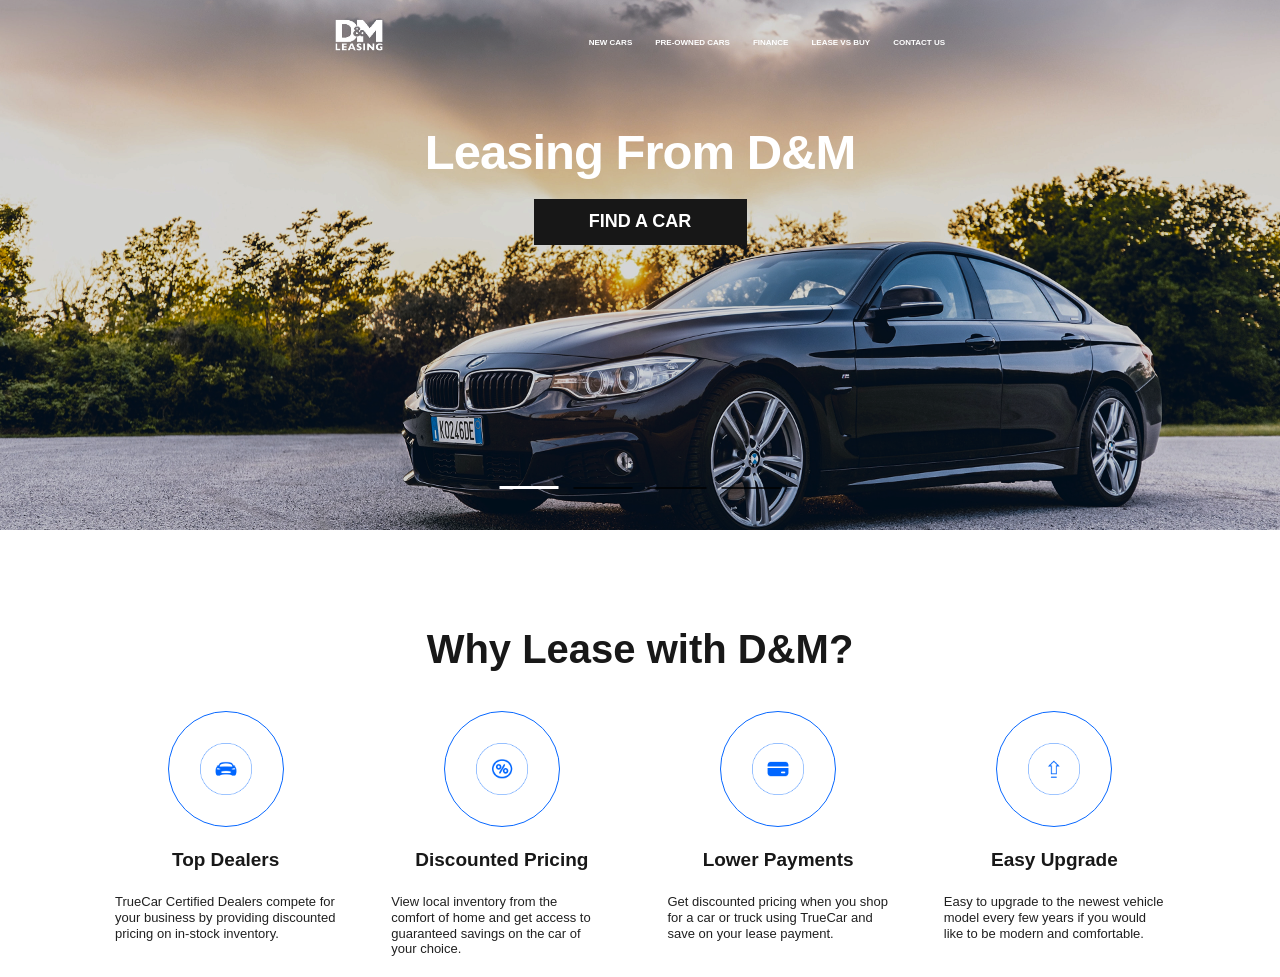
==== index.html @ 86b87942 "first project" ====
<!DOCTYPE html>
<html lang="en">
<head>
    <meta charset="UTF-8">
    <meta name="viewport" content="width=device-width, initial-scale=1.0">
    <title>Document</title>
    <link rel="stylesheet" href="./reset.css">
    <link rel="stylesheet" href="./style.css">
</head>
<body>
    <section class="leasing-hero">

    <div class="hero-overlay"></div>

    <!-- Header -->
    <header class="hero-header">

      <!-- Logo -->
      <a href="#" class="logo">
        <img src="./img/BMWpciture2.png" alt="D&M Leasing">
      </a>

      <!-- Navigation -->
      <nav class="hero-nav">
        <a href="#">NEW CARS</a>
        <a href="#">PRE-OWNED CARS</a>
        <a href="#">FINANCE</a>
        <a href="#">LEASE VS BUY</a>
        <a href="#">CONTACT US</a>
      </nav>

    </header>


    <!-- Main Content -->
    <div class="hero-content">

      <h1>Leasing From D&amp;M</h1>

      <a href="#" class="find-car-btn">
        FIND A CAR
      </a>

    </div>


    <!-- Slider Lines -->
    <div class="hero-slider">
      <span class="slider-line active"></span>
      <span class="slider-line"></span>
      <span class="slider-line"></span>
      <span class="slider-line"></span>
    </div>

  </section>
  <section class="why-lease">
  <div class="why-lease-container">

    <h2>Why Lease with D&amp;M?</h2>

    <div class="lease-benefits">

      <!-- Item 1 -->
      <div class="benefit-card">
        <div class="benefit-icon">
          <img src="./img/BMWicon1.png" alt="Top Dealers">
        </div>

        <h3>Top Dealers</h3>

        <p>
          TrueCar Certified Dealers compete for your business by providing
          discounted pricing on in-stock inventory.
        </p>
      </div>


      <!-- Item 2 -->
      <div class="benefit-card">
        <div class="benefit-icon">
          <img src="./img/BMWicon2.png" alt="Discounted Pricing">
        </div>

        <h3>Discounted Pricing</h3>

        <p>
          View local inventory from the comfort of home and get access to
          guaranteed savings on the car of your choice.
        </p>
      </div>


      <!-- Item 3 -->
      <div class="benefit-card">
        <div class="benefit-icon">
          <img src="./img/BMWicon3.png" alt="Lower Payments">
        </div>

        <h3>Lower Payments</h3>

        <p>
          Get discounted pricing when you shop for a car or truck using
          TrueCar and save on your lease payment.
        </p>
      </div>


      <!-- Item 4 -->
      <div class="benefit-card">
        <div class="benefit-icon">
          <img src="./img/BMWicon4.png" alt="Easy Upgrade">
        </div>

        <h3>Easy Upgrade</h3>

        <p>
          Easy to upgrade to the newest vehicle model every few years if
          you would like to be modern and comfortable.
        </p>
      </div>

    </div>
  </div>
</section>

    
</body>
</html>
---- style.css ----
/* =========================
   RESET
========================= */

* {
  margin: 0;
  padding: 0;
  box-sizing: border-box;
}

html,
body {
  width: 100%;
  min-height: 100%;
}

body {
  font-family: Arial, Helvetica, sans-serif;
}


/* =========================
   HERO SECTION
========================= */

.leasing-hero {
  position: relative;

  width: 100%;
  height: 530px;

  background-image: url("./img/BMWpicture1.png");
  background-size: cover;
  background-position: center center;
  background-repeat: no-repeat;

  overflow: hidden;
}


/* Slight dark overlay */

.hero-overlay {
  position: absolute;
  inset: 0;

  background: rgba(0, 0, 0, 0.15);

  z-index: 1;
}


/* =========================
   HEADER
========================= */

.hero-header {
  position: relative;
  z-index: 10;

  width: 63%;
  max-width: 610px;

  margin: 0 auto;

  padding-top: 19px;

  display: flex;
  align-items: flex-start;
  justify-content: space-between;
}


/* =========================
   LOGO
========================= */

.logo {
  width: 48px;

  display: block;
}

.logo img {
  display: block;

  width: 100%;
  height: auto;

  object-fit: contain;
}


/* =========================
   NAVIGATION
========================= */

.hero-nav {
  display: flex;
  align-items: center;

  gap: 23px;

  padding-top: 18px;
}

.hero-nav a {
  position: relative;

  color: #ffffff;

  font-size: 8px;
  font-weight: 700;

  text-decoration: none;

  white-space: nowrap;

  transition:
    opacity 0.25s ease,
    transform 0.25s ease;
}

.hero-nav a:hover {
  opacity: 0.7;
  transform: translateY(-1px);
}


/* =========================
   HERO CONTENT
========================= */

.hero-content {
  position: relative;
  z-index: 5;

  display: flex;
  flex-direction: column;
  align-items: center;

  margin-top: 77px;

  text-align: center;
}


/* Main title */

.hero-content h1 {
  color: #ffffff;

  font-size: 49px;
  line-height: 1;

  font-weight: 700;

  margin-bottom: 22px;

  letter-spacing: -1px;
}


/* =========================
   BUTTON
========================= */

.find-car-btn {
  width: 213px;
  height: 46px;

  display: flex;
  align-items: center;
  justify-content: center;

  background: #171717;

  color: #ffffff;

  font-size: 18px;
  font-weight: 700;

  text-decoration: none;

  transition:
    background 0.25s ease,
    color 0.25s ease,
    transform 0.25s ease;
}

.find-car-btn:hover {
  background: #ffffff;
  color: #171717;

  transform: translateY(-2px);
}


/* =========================
   SLIDER INDICATORS
========================= */

.hero-slider {
  position: absolute;

  z-index: 10;

  left: 50%;
  bottom: 41px;

  transform: translateX(-50%);

  display: flex;
  align-items: center;

  gap: 15px;
}

.slider-line {
  display: block;

  width: 59px;
  height: 2px;

  background: rgba(0, 0, 0, 0.75);
}

.slider-line.active {
  background: #ffffff;
  height: 3px;
}


/* =========================
   RESPONSIVE
========================= */

@media (max-width: 900px) {

  .hero-header {
    width: 90%;
  }

  .hero-nav {
    gap: 15px;
  }

  .hero-content h1 {
    font-size: 42px;
  }

}


@media (max-width: 700px) {

  .leasing-hero {
    height: 520px;

    background-position: 60% center;
  }

  .hero-header {
    width: 90%;

    align-items: center;
  }

  .hero-nav {
    display: none;
  }

  .logo {
    width: 50px;
  }

  .hero-content {
    margin-top: 100px;
  }

  .hero-content h1 {
    font-size: 36px;

    margin-bottom: 25px;
  }

  .find-car-btn {
    width: 200px;
    height: 46px;

    font-size: 16px;
  }

  .hero-slider {
    bottom: 30px;

    gap: 10px;
  }

  .slider-line {
    width: 45px;
  }

}


@media (max-width: 450px) {

  .leasing-hero {
    height: 500px;
  }

  .hero-content h1 {
    font-size: 30px;
  }

  .find-car-btn {
    width: 185px;
  }

  .slider-line {
    width: 35px;
  }

}
/* =========================
   WHY LEASE SECTION
========================= */

.why-lease {
  width: 100%;
  background: #ffffff;

  padding: 95px 40px 20px;
}

.why-lease-container {
  width: 100%;
  max-width: 1050px;

  margin: 0 auto;
}


/* Title */

.why-lease h2 {
  text-align: center;

  color: #181818;

  font-size: 40px;
  line-height: 1.2;
  font-weight: 700;

  margin-bottom: 38px;
}


/* Cards row */

.lease-benefits {
  display: grid;
  grid-template-columns: repeat(4, 1fr);

  gap: 55px;

  align-items: start;
}


/* Each card */

.benefit-card {
  text-align: left;
}


/* Icon circle */

.benefit-icon {
  width: 116px;
  height: 116px;

  border: 1.5px solid #0868ff;
  border-radius: 50%;

  display: flex;
  align-items: center;
  justify-content: center;

  margin: 0 auto 22px;
}


/* Actual icon */

.benefit-icon img {
  width: 52px;
  height: 52px;

  object-fit: contain;
}


/* Card title */

.benefit-card h3 {
  color: #181818;

  font-size: 19px;
  font-weight: 700;
  line-height: 1.2;

  text-align: center;

  margin-bottom: 22px;

  white-space: nowrap;
}


/* Description */

.benefit-card p {
  color: #202020;

  font-size: 13px;
  line-height: 1.22;

  font-weight: 400;
}


/* =========================
   RESPONSIVE
========================= */

@media (max-width: 900px) {

  .why-lease {
    padding: 70px 30px;
  }

  .lease-benefits {
    grid-template-columns: repeat(2, 1fr);

    gap: 55px 70px;
  }

  .benefit-card {
    max-width: 300px;

    margin: 0 auto;
  }
}


@media (max-width: 600px) {

  .why-lease {
    padding: 55px 25px;
  }

  .why-lease h2 {
    font-size: 32px;

    margin-bottom: 40px;
  }

  .lease-benefits {
    grid-template-columns: 1fr;

    gap: 45px;
  }

  .benefit-card {
    width: 100%;
    max-width: 320px;

    text-align: center;
  }

  .benefit-card h3 {
    white-space: normal;

    margin-bottom: 14px;
  }

  .benefit-card p {
    font-size: 14px;
    line-height: 1.4;
  }
}
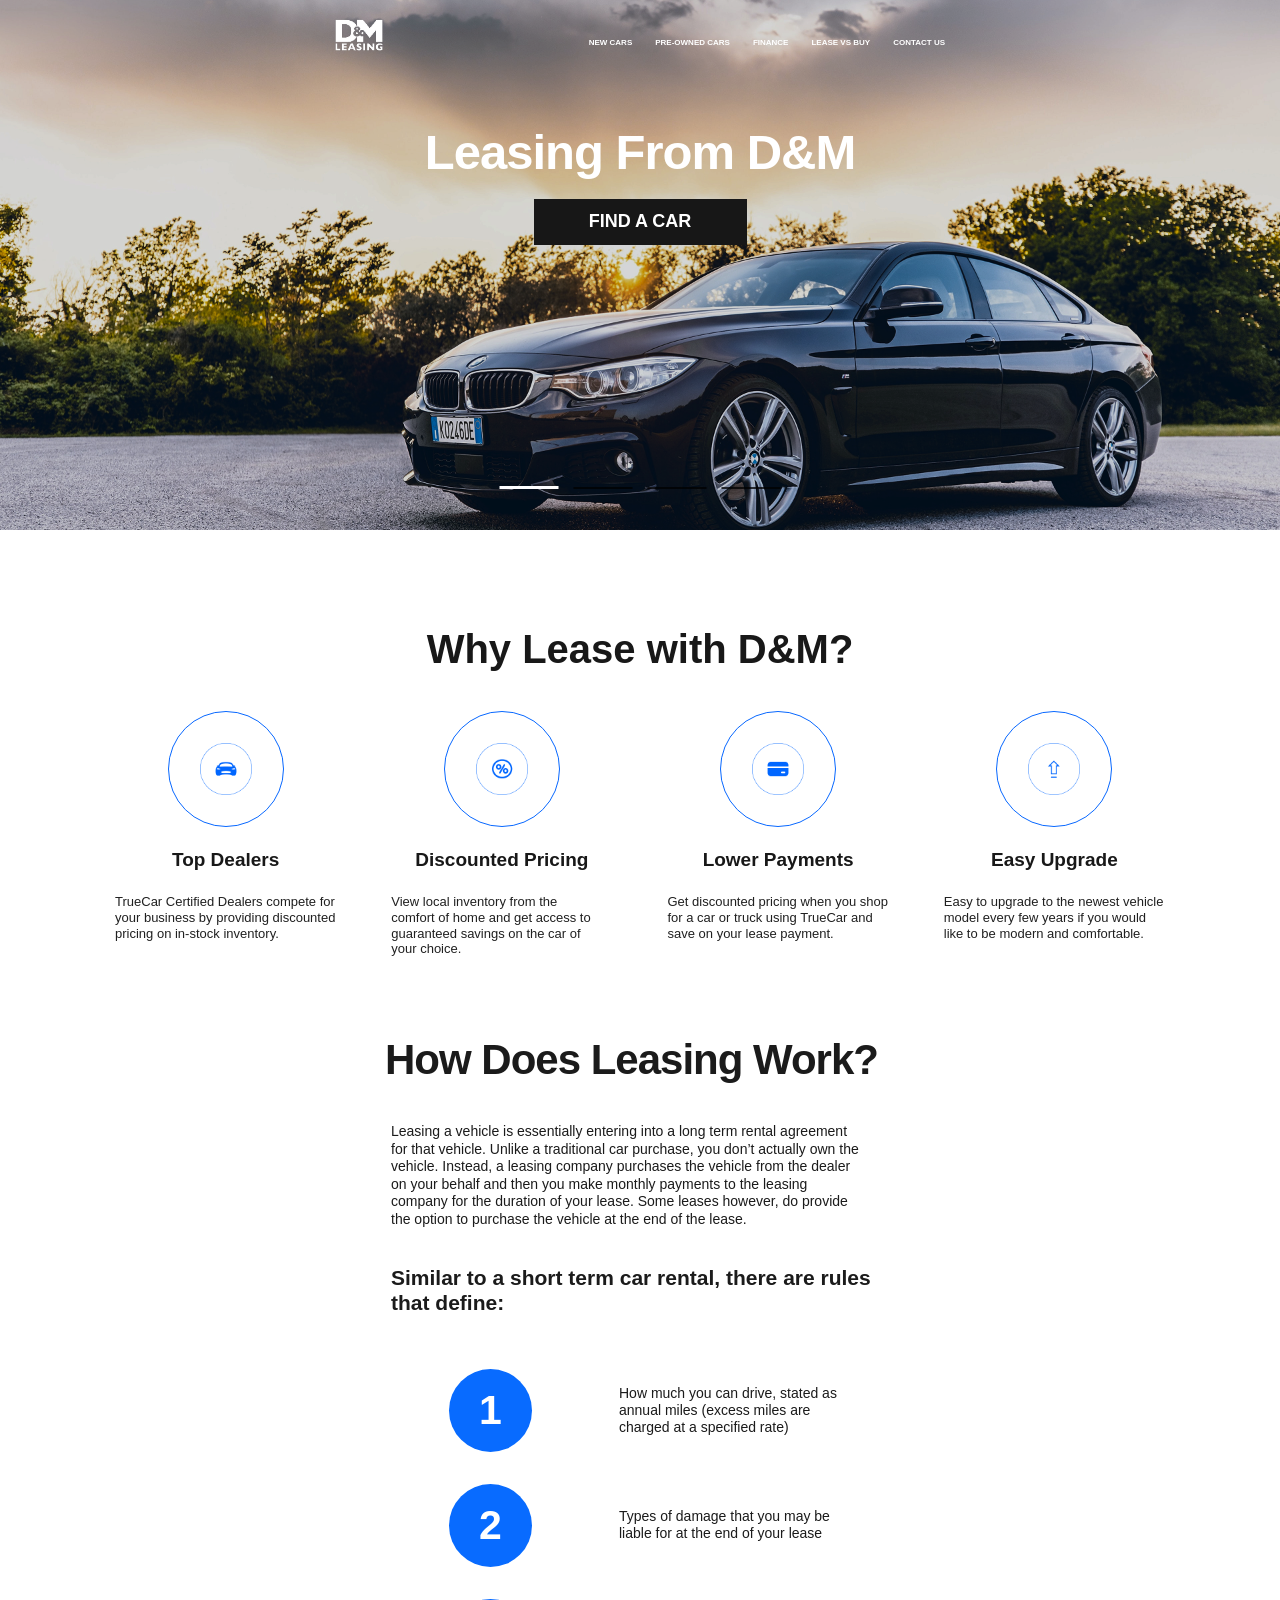
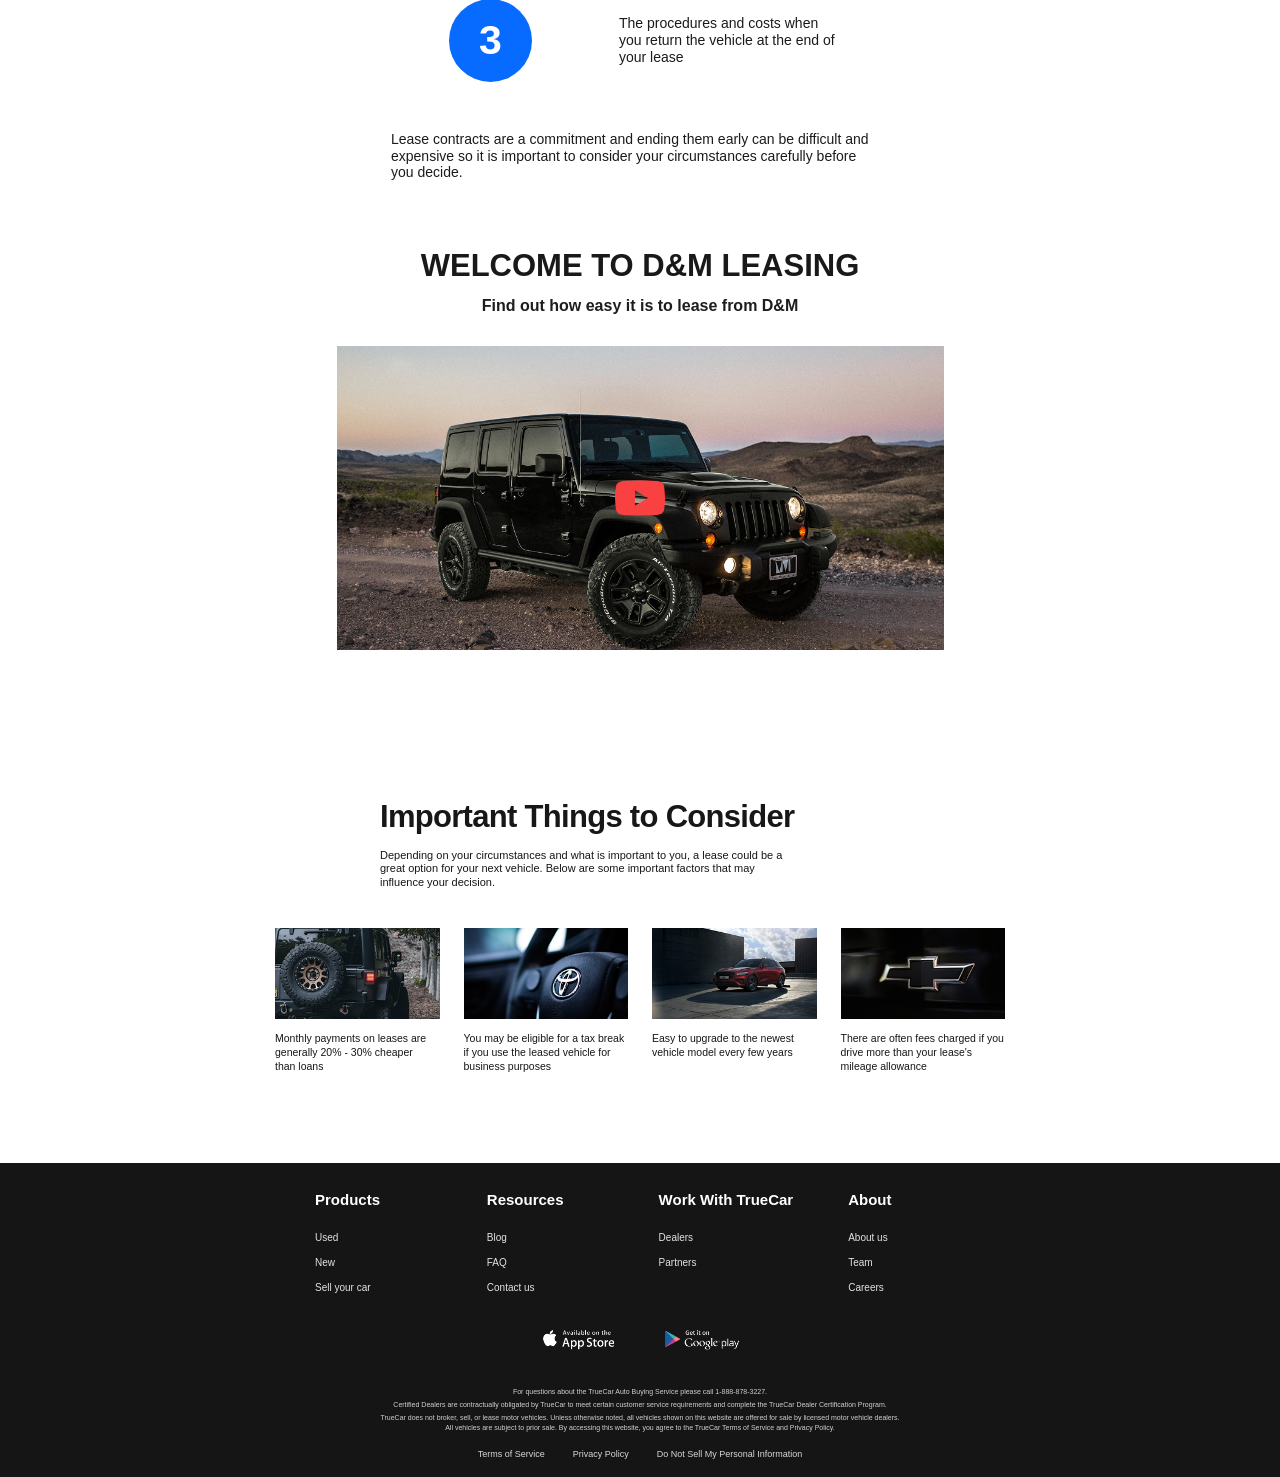
==== commit 9241f5b9: "create index.html" ====
--- a/index.html
+++ b/index.html
@@ -122,6 +122,253 @@
     </div>
   </div>
 </section>
+<section class="leasing-section">
+  <div class="leasing-container">
+
+    <h2 class="leasing-title">How Does Leasing Work?</h2>
+
+    <p class="leasing-intro">
+      Leasing a vehicle is essentially entering into a long term rental agreement for
+      that vehicle. Unlike a traditional car purchase, you don’t actually own the
+      vehicle. Instead, a leasing company purchases the vehicle from the dealer
+      on your behalf and then you make monthly payments to the leasing
+      company for the duration of your lease. Some leases however, do provide
+      the option to purchase the vehicle at the end of the lease.
+    </p>
+
+    <h3 class="leasing-subtitle">
+      Similar to a short term car rental, there are rules<br>
+      that define:
+    </h3>
+
+    <div class="leasing-rules">
+
+      <div class="leasing-rule">
+        <div class="rule-number">1</div>
+
+        <p class="rule-text">
+          How much you can drive, stated as
+          annual miles (excess miles are
+          charged at a specified rate)
+        </p>
+      </div>
+
+      <div class="leasing-rule">
+        <div class="rule-number">2</div>
+
+        <p class="rule-text">
+          Types of damage that you may be
+          liable for at the end of your lease
+        </p>
+      </div>
+
+      <div class="leasing-rule">
+        <div class="rule-number">3</div>
+
+        <p class="rule-text">
+          The procedures and costs when
+          you return the vehicle at the end of
+          your lease
+        </p>
+      </div>
+
+    </div>
+
+    <p class="leasing-footer">
+      Lease contracts are a commitment and ending them early can be difficult
+      and expensive so it is important to consider your circumstances carefully
+      before you decide.
+    </p>
+
+  </div>
+</section>
+<section class="leasing-video-section">
+  <div class="leasing-video-container">
+
+    <h2 class="leasing-video-title">
+      WELCOME TO D&amp;M LEASING
+    </h2>
+
+    <p class="leasing-video-subtitle">
+      Find out how easy it is to lease from D&amp;M
+    </p>
+
+    <a
+      href="https://www.youtube.com/watch?v=tluRFoyuHFY"
+      target="_blank"
+      rel="noopener noreferrer"
+      class="leasing-video"
+      aria-label="Watch D&M Leasing video on YouTube"
+    >
+      <img
+        src="./img/VideoJeep.png"
+        alt="D&M Leasing Jeep"
+        class="leasing-video-image"
+      >
+
+      <img
+        src="./img/Youtube.png"
+        alt=""
+        class="leasing-youtube-logo"
+      >
+    </a>
+
+  </div>
+</section>
+<section class="consider-section">
+  <div class="consider-container">
+
+    <div class="consider-header">
+      <h2>Important Things to Consider</h2>
+
+      <p>
+        Depending on your circumstances and what is important to you, a lease
+        could be a great option for your next vehicle. Below are some important
+        factors that may influence your decision.
+      </p>
+    </div>
+
+    <div class="consider-grid">
+
+      <article class="consider-card">
+        <div class="consider-image">
+          <img src="./img/Jeep1.png" alt="Jeep leasing">
+        </div>
+
+        <p>
+          Monthly payments on leases are generally 20% - 30% cheaper than loans
+        </p>
+      </article>
+
+
+      <article class="consider-card">
+        <div class="consider-image">
+          <img src="./img/Jeep2.png" alt="Vehicle leasing">
+        </div>
+
+        <p>
+          You may be eligible for a tax break if you use the leased vehicle for
+          business purposes
+        </p>
+      </article>
+
+
+      <article class="consider-card">
+        <div class="consider-image">
+          <img src="./img/Jeep3.png" alt="New vehicle">
+        </div>
+
+        <p>
+          Easy to upgrade to the newest vehicle model every few years
+        </p>
+      </article>
+
+
+      <article class="consider-card">
+        <div class="consider-image">
+          <img src="./img/Jeep4.png" alt="Car leasing">
+        </div>
+
+        <p>
+          There are often fees charged if you drive more than your lease's
+          mileage allowance
+        </p>
+      </article>
+
+    </div>
+
+  </div>
+</section>
+<footer class="site-footer">
+  <div class="footer-container">
+
+    <div class="footer-links-grid">
+
+      <div class="footer-column">
+        <h3>Products</h3>
+
+        <a href="#">Used</a>
+        <a href="#">New</a>
+        <a href="#">Sell your car</a>
+      </div>
+
+      <div class="footer-column">
+        <h3>Resources</h3>
+
+        <a href="#">Blog</a>
+        <a href="#">FAQ</a>
+        <a href="#">Contact us</a>
+      </div>
+
+      <div class="footer-column">
+        <h3>Work With TrueCar</h3>
+
+        <a href="#">Dealers</a>
+        <a href="#">Partners</a>
+      </div>
+
+      <div class="footer-column">
+        <h3>About</h3>
+
+        <a href="#">About us</a>
+        <a href="#">Team</a>
+        <a href="#">Careers</a>
+      </div>
+
+    </div>
+
+
+    <div class="footer-apps">
+
+      <a href="#" class="footer-app-link">
+        <img
+          src="./img/Appstore.png"
+          alt="Download on the App Store"
+          class="footer-app-image"
+        >
+      </a>
+
+      <a href="#" class="footer-app-link">
+        <img
+          src="./img/GooglePlay.png"
+          alt="Get it on Google Play"
+          class="footer-app-image"
+        >
+      </a>
+
+    </div>
+
+
+    <div class="footer-legal">
+      <p>
+        For questions about the TrueCar Auto Buying Service please call
+        1-888-878-3227.
+      </p>
+
+      <p>
+        Certified Dealers are contractually obligated by TrueCar to meet
+        certain customer service requirements and complete the TrueCar Dealer
+        Certification Program.
+      </p>
+
+      <p>
+        TrueCar does not broker, sell, or lease motor vehicles. Unless
+        otherwise noted, all vehicles shown on this website are offered for
+        sale by licensed motor vehicle dealers. All vehicles are subject to
+        prior sale. By accessing this website, you agree to the TrueCar Terms
+        of Service and Privacy Policy.
+      </p>
+    </div>
+
+
+    <div class="footer-bottom">
+      <a href="#">Terms of Service</a>
+      <a href="#">Privacy Policy</a>
+      <a href="#">Do Not Sell My Personal Information</a>
+    </div>
+
+  </div>
+</footer>
 
     
 </body>
--- a/style.css
+++ b/style.css
@@ -491,4 +491,651 @@
     font-size: 14px;
     line-height: 1.4;
   }
+}
+.leasing-section {
+  width: 100%;
+  background: #ffffff;
+  padding: 60px 20px 38px;
+  font-family: Arial, Helvetica, sans-serif;
+  color: #1b1b1b;
+}
+
+.leasing-container {
+  width: 100%;
+  max-width: 510px;
+  margin: 0 auto;
+}
+
+.leasing-title {
+  margin: 0 0 40px;
+  font-size: 42px;
+  line-height: 1.1;
+  font-weight: 700;
+  letter-spacing: -1px;
+}
+
+.leasing-intro {
+  max-width: 470px;
+  margin: 0 0 38px 6px;
+  font-size: 14px;
+  line-height: 1.25;
+}
+
+.leasing-subtitle {
+  margin: 0 0 38px 6px;
+  font-size: 21px;
+  line-height: 1.15;
+  font-weight: 700;
+}
+
+.leasing-rules {
+  width: 100%;
+}
+
+.leasing-rule {
+  display: grid;
+  grid-template-columns: 170px 1fr;
+  align-items: center;
+  min-height: 115px;
+  margin-bottom: 0;
+  padding-left: 64px;
+}
+
+.rule-number {
+  width: 83px;
+  height: 83px;
+
+  display: flex;
+  align-items: center;
+  justify-content: center;
+
+  border-radius: 50%;
+  background: #086bff;
+
+  color: #ffffff;
+  font-size: 41px;
+  line-height: 1;
+  font-weight: 700;
+}
+
+.rule-text {
+  width: 220px;
+  margin: 0;
+
+  font-size: 14px;
+  line-height: 1.2;
+}
+
+.leasing-footer {
+  max-width: 480px;
+  margin: 33px 0 0 6px;
+
+  font-size: 14px;
+  line-height: 1.2;
+}
+
+
+/* Responsive */
+@media (max-width: 600px) {
+  .leasing-section {
+    padding: 45px 24px;
+  }
+
+  .leasing-title {
+    font-size: 34px;
+    margin-bottom: 30px;
+  }
+
+  .leasing-rule {
+    grid-template-columns: 100px 1fr;
+    padding-left: 20px;
+    min-height: 110px;
+  }
+
+  .rule-number {
+    width: 72px;
+    height: 72px;
+    font-size: 34px;
+  }
+
+  .rule-text {
+    width: auto;
+  }
+}
+.leasing-video-section {
+  width: 100%;
+  background: #ffffff;
+  padding: 28px 20px 70px;
+  font-family: Arial, Helvetica, sans-serif;
+}
+
+.leasing-video-container {
+  width: 100%;
+  max-width: 850px;
+  margin: 0 auto;
+  text-align: center;
+}
+
+.leasing-video-title {
+  margin: 0;
+  color: #191919;
+  font-size: 31px;
+  line-height: 1.2;
+  font-weight: 800;
+}
+
+.leasing-video-subtitle {
+  margin: 12px 0 29px;
+  color: #1d1d1d;
+  font-size: 16px;
+  line-height: 1.3;
+  font-weight: 700;
+}
+
+
+/* VIDEO */
+
+.leasing-video {
+  position: relative;
+  display: block;
+
+  width: 100%;
+  max-width: 607px;
+  margin: 0 auto;
+
+  overflow: hidden;
+
+  text-decoration: none;
+  cursor: pointer;
+}
+
+.leasing-video-image {
+  display: block;
+  width: 100%;
+  height: auto;
+
+  transition:
+    transform 0.55s cubic-bezier(0.22, 1, 0.36, 1),
+    filter 0.4s ease;
+}
+
+
+/* YOUTUBE BUTTON */
+
+.leasing-youtube-logo {
+  position: absolute;
+
+  top: 50%;
+  left: 50%;
+
+  width: 50px;
+  height: auto;
+
+  transform: translate(-50%, -50%);
+  transform-origin: center;
+
+  transition:
+    transform 0.35s cubic-bezier(0.22, 1, 0.36, 1),
+    filter 0.35s ease;
+
+  pointer-events: none;
+}
+
+
+/* SMOOTH HOVER */
+
+.leasing-video:hover .leasing-video-image {
+  transform: scale(1.025);
+  filter: brightness(0.92);
+}
+
+.leasing-video:hover .leasing-youtube-logo {
+  transform: translate(-50%, -50%) scale(1.12);
+}
+
+
+/* CLICK */
+
+.leasing-video:active .leasing-youtube-logo {
+  transform: translate(-50%, -50%) scale(0.95);
+}
+
+
+/* KEYBOARD */
+
+.leasing-video:focus-visible {
+  outline: 3px solid #111;
+  outline-offset: 5px;
+}
+
+
+/* MOBILE */
+
+@media (max-width: 700px) {
+  .leasing-video-section {
+    padding: 25px 20px 50px;
+  }
+
+  .leasing-video-title {
+    font-size: 26px;
+  }
+
+  .leasing-video-subtitle {
+    font-size: 15px;
+    margin-bottom: 24px;
+  }
+
+  .leasing-youtube-logo {
+    width: 46px;
+  }
+}
+
+@media (max-width: 450px) {
+  .leasing-video-title {
+    font-size: 22px;
+  }
+
+  .leasing-video-subtitle {
+    font-size: 14px;
+  }
+
+  .leasing-youtube-logo {
+    width: 42px;
+  }
+}
+.consider-section {
+  width: 100%;
+  background: #fff;
+  padding: 80px 20px 90px;
+
+  font-family: Arial, Helvetica, sans-serif;
+  color: #171717;
+}
+
+.consider-container {
+  width: 100%;
+  max-width: 730px;
+  margin: 0 auto;
+}
+
+
+/* HEADER */
+
+.consider-header {
+  max-width: 520px;
+  margin: 0 auto 38px;
+}
+
+.consider-header h2 {
+  margin: 0 0 15px;
+
+  font-size: 31px;
+  line-height: 1.1;
+  font-weight: 800;
+  letter-spacing: -0.7px;
+}
+
+.consider-header p {
+  margin: 0;
+
+  max-width: 410px;
+
+  font-size: 11px;
+  line-height: 1.25;
+}
+
+
+/* CARDS */
+
+.consider-grid {
+  display: grid;
+  grid-template-columns: repeat(4, 1fr);
+  gap: 24px;
+}
+
+.consider-card {
+  min-width: 0;
+
+  transition:
+    transform 0.4s cubic-bezier(0.22, 1, 0.36, 1),
+    opacity 0.4s ease;
+}
+
+.consider-image {
+  width: 100%;
+  aspect-ratio: 1.8 / 1;
+
+  overflow: hidden;
+  background: #eeeeee;
+}
+
+.consider-image img {
+  display: block;
+
+  width: 100%;
+  height: 100%;
+
+  object-fit: cover;
+
+  transition:
+    transform 0.6s cubic-bezier(0.22, 1, 0.36, 1),
+    filter 0.5s ease;
+}
+
+.consider-card p {
+  margin: 13px 0 0;
+
+  font-size: 10.5px;
+  line-height: 1.3;
+
+  transition: transform 0.4s ease;
+}
+
+
+/* SMOOTH HOVER */
+
+.consider-card:hover {
+  transform: translateY(-5px);
+}
+
+.consider-card:hover .consider-image img {
+  transform: scale(1.06);
+  filter: brightness(0.92);
+}
+
+.consider-card:hover p {
+  transform: translateY(2px);
+}
+
+
+/* RESPONSIVE */
+
+@media (max-width: 800px) {
+  .consider-container {
+    max-width: 620px;
+  }
+
+  .consider-grid {
+    grid-template-columns: repeat(2, 1fr);
+    gap: 30px 20px;
+  }
+
+  .consider-card p {
+    font-size: 12px;
+  }
+}
+
+
+@media (max-width: 500px) {
+  .consider-section {
+    padding: 55px 20px 65px;
+  }
+
+  .consider-header {
+    margin-bottom: 30px;
+  }
+
+  .consider-header h2 {
+    font-size: 27px;
+  }
+
+  .consider-header p {
+    font-size: 12px;
+  }
+
+  .consider-grid {
+    grid-template-columns: 1fr;
+    gap: 30px;
+  }
+
+  .consider-card p {
+    font-size: 13px;
+  }
+}
+.site-footer {
+  width: 100%;
+  background: #151515;
+  color: #ffffff;
+
+  padding: 28px 20px 18px;
+
+  font-family: Arial, Helvetica, sans-serif;
+}
+
+.footer-container {
+  width: 100%;
+  max-width: 650px;
+  margin: 0 auto;
+}
+
+
+/* TOP COLUMNS */
+
+.footer-links-grid {
+  display: grid;
+  grid-template-columns: repeat(4, 1fr);
+  gap: 55px;
+}
+
+.footer-column {
+  display: flex;
+  flex-direction: column;
+  align-items: flex-start;
+}
+
+.footer-column h3 {
+  margin: 0 0 24px;
+
+  font-size: 15px;
+  line-height: 1.2;
+  font-weight: 700;
+  white-space: nowrap;
+}
+
+.footer-column a {
+  position: relative;
+
+  margin-bottom: 15px;
+
+  color: #e3e3e3;
+  font-size: 10px;
+  line-height: 1;
+
+  text-decoration: none;
+
+  transition:
+    color 0.3s ease,
+    transform 0.3s cubic-bezier(0.22, 1, 0.36, 1);
+}
+
+.footer-column a::after {
+  content: "";
+
+  position: absolute;
+  left: 0;
+  bottom: -4px;
+
+  width: 0;
+  height: 1px;
+
+  background: #ffffff;
+
+  transition: width 0.3s ease;
+}
+
+.footer-column a:hover {
+  color: #ffffff;
+  transform: translateX(3px);
+}
+
+.footer-column a:hover::after {
+  width: 100%;
+}
+
+
+/* APP STORE BUTTONS */
+
+.footer-apps {
+  display: flex;
+  align-items: center;
+  justify-content: center;
+  gap: 36px;
+
+  margin-top: 18px;
+}
+
+.footer-app-link {
+  display: block;
+
+  transition:
+    transform 0.35s cubic-bezier(0.22, 1, 0.36, 1),
+    opacity 0.35s ease;
+}
+
+.footer-app-image {
+  display: block;
+
+  width: auto;
+  height: 26px;
+
+  object-fit: contain;
+}
+
+.footer-app-link:hover {
+  transform: translateY(-3px) scale(1.04);
+  opacity: 0.85;
+}
+
+.footer-app-link:active {
+  transform: scale(0.97);
+}
+
+
+/* SMALL LEGAL TEXT */
+
+.footer-legal {
+  max-width: 520px;
+  margin: 35px auto 0;
+
+  text-align: center;
+
+  color: #d1d1d1;
+}
+
+.footer-legal p {
+  margin: 0 0 4px;
+
+  font-size: 7px;
+  line-height: 1.3;
+}
+
+
+/* BOTTOM LINKS */
+
+.footer-bottom {
+  display: flex;
+  align-items: center;
+  justify-content: center;
+  gap: 28px;
+
+  margin-top: 18px;
+}
+
+.footer-bottom a {
+  color: #d7d7d7;
+
+  font-size: 9px;
+  line-height: 1;
+
+  text-decoration: none;
+
+  transition:
+    color 0.3s ease,
+    transform 0.3s ease;
+}
+
+.footer-bottom a:hover {
+  color: #ffffff;
+  transform: translateY(-2px);
+}
+
+
+/* KEYBOARD ACCESSIBILITY */
+
+.footer-column a:focus-visible,
+.footer-app-link:focus-visible,
+.footer-bottom a:focus-visible {
+  outline: 2px solid #ffffff;
+  outline-offset: 5px;
+}
+
+
+/* TABLET */
+
+@media (max-width: 750px) {
+  .site-footer {
+    padding: 40px 30px 25px;
+  }
+
+  .footer-links-grid {
+    grid-template-columns: repeat(2, 1fr);
+    gap: 35px 50px;
+  }
+
+  .footer-column h3 {
+    margin-bottom: 18px;
+  }
+}
+
+
+/* MOBILE */
+
+@media (max-width: 480px) {
+  .site-footer {
+    padding: 40px 24px 25px;
+  }
+
+  .footer-links-grid {
+    grid-template-columns: repeat(2, 1fr);
+    gap: 35px 25px;
+  }
+
+  .footer-column h3 {
+    font-size: 14px;
+    white-space: normal;
+  }
+
+  .footer-column a {
+    font-size: 11px;
+  }
+
+  .footer-apps {
+    gap: 18px;
+    margin-top: 35px;
+  }
+
+  .footer-app-image {
+    height: 25px;
+    max-width: 130px;
+  }
+
+  .footer-legal {
+    margin-top: 30px;
+  }
+
+  .footer-legal p {
+    font-size: 8px;
+    line-height: 1.4;
+  }
+
+  .footer-bottom {
+    flex-wrap: wrap;
+    gap: 14px 22px;
+
+    margin-top: 22px;
+  }
+
+  .footer-bottom a {
+    font-size: 9px;
+  }
 }
